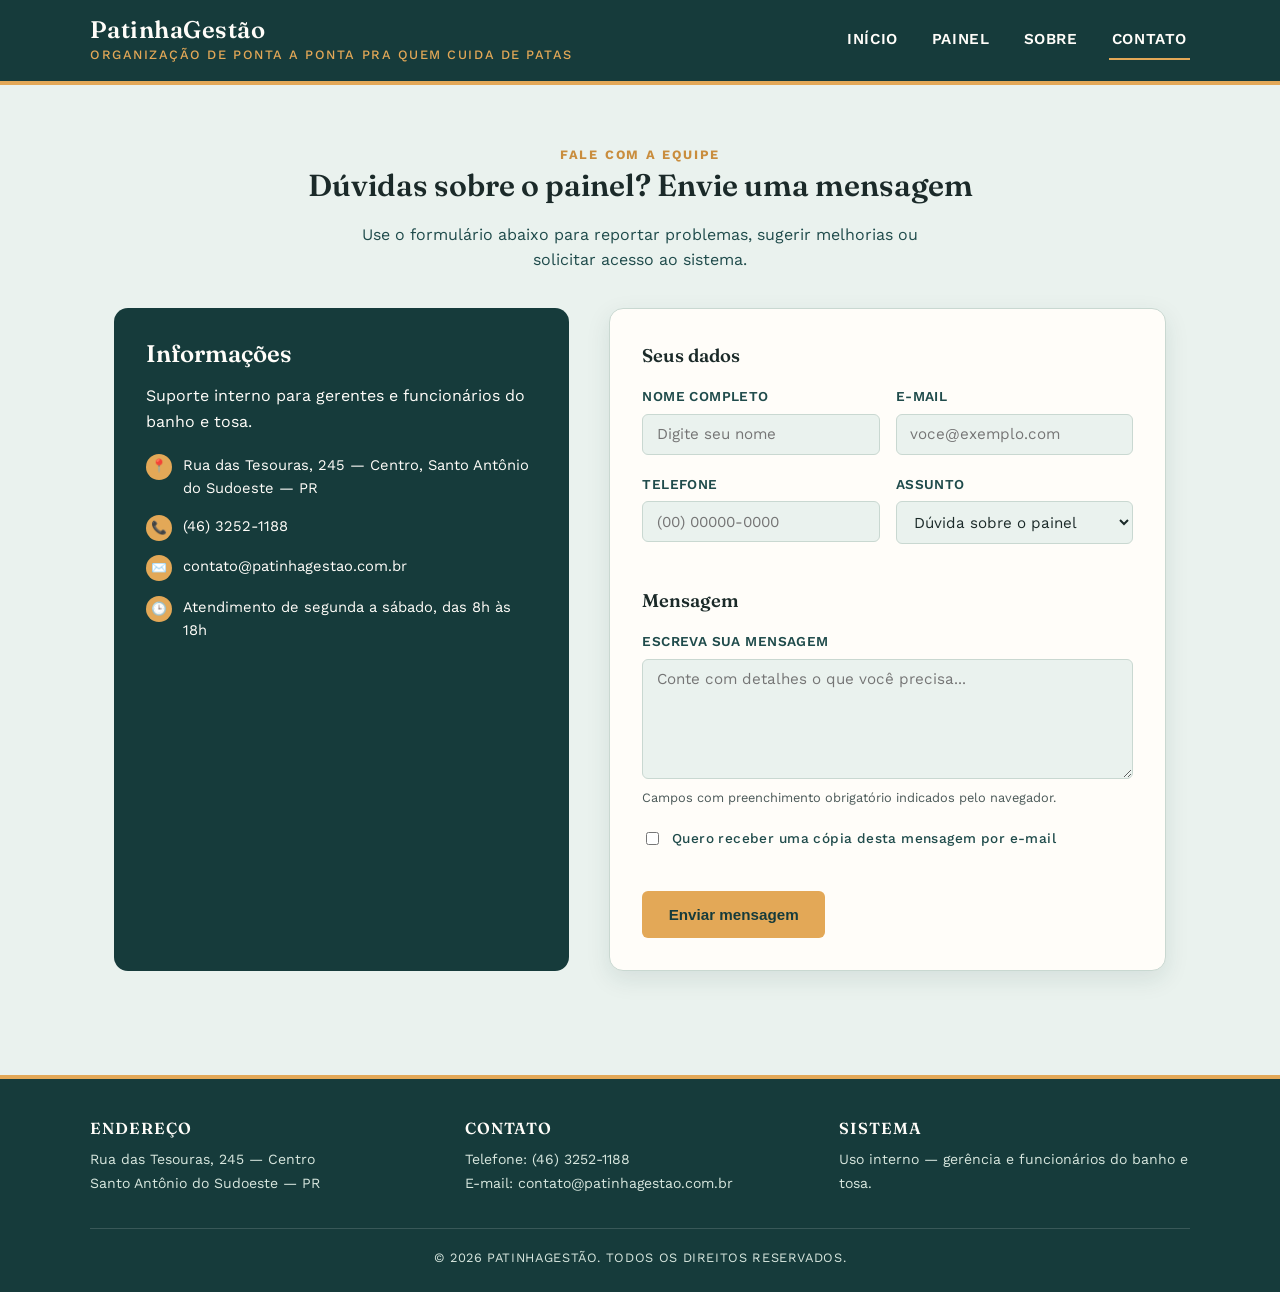
==== contato.html @ 31b6fda0 "Add files via upload" ====
<!DOCTYPE html>
<html lang="pt-BR">
<head>
  <meta charset="UTF-8">
  <meta name="viewport" content="width=device-width, initial-scale=1.0">
  <title>Contato — PatinhaGestão</title>
  <link rel="stylesheet" href="style.css">
</head>
<body>

  <header class="site-header">
    <div class="header-inner">
      <div class="brand">
  
        <div class="brand-text">
          <h1>PatinhaGestão</h1>
          <p class="slogan">Organização de ponta a ponta pra quem cuida de patas</p>
        </div>
      </div>
      <nav id="main-nav" aria-label="Navegação principal">
        <ul>
          <li><a href="index.html">Início</a></li>
          <li><a href="index.html#painel">Painel</a></li>
          <li><a href="sobre.html">Sobre</a></li>
          <li><a href="contato.html" class="active">Contato</a></li>
        </ul>
      </nav>
    </div>
  </header>

  <main>
    <section class="section">
      <div class="section-heading">
        <span class="eyebrow-line">Fale com a equipe</span>
        <h2>Dúvidas sobre o painel? Envie uma mensagem</h2>
        <p>Use o formulário abaixo para reportar problemas, sugerir melhorias ou solicitar acesso ao sistema.</p>
      </div>

      <div class="contact-wrapper">
        <div class="contact-info">
          <h2>Informações</h2>
          <p>Suporte interno para gerentes e funcionários do banho e tosa.</p>
          <ul>
            <li><span class="tag">📍</span> Rua das Tesouras, 245 — Centro, Santo Antônio do Sudoeste — PR</li>
            <li><span class="tag">📞</span> (46) 3252-1188</li>
            <li><span class="tag">✉️</span> contato@patinhagestao.com.br</li>
            <li><span class="tag">🕒</span> Atendimento de segunda a sábado, das 8h às 18h</li>
          </ul>
        </div>

        <form id="form-contato" action="#" method="post">
          <fieldset>
            <legend>Seus dados</legend>
            <div class="form-row">
              <div class="form-group">
                <label for="nome">Nome completo</label>
                <input type="text" id="nome" name="nome" placeholder="Digite seu nome" required>
              </div>
              <div class="form-group">
                <label for="email">E-mail</label>
                <input type="email" id="email" name="email" placeholder="voce@exemplo.com" required>
              </div>
            </div>
            <div class="form-row">
              <div class="form-group">
                <label for="telefone">Telefone</label>
                <input type="tel" id="telefone" name="telefone" placeholder="(00) 00000-0000">
              </div>
              <div class="form-group">
                <label for="assunto">Assunto</label>
                <select id="assunto" name="assunto">
                  <option value="duvida">Dúvida sobre o painel</option>
                  <option value="erro">Reportar um erro</option>
                  <option value="sugestao">Sugestão de melhoria</option>
                  <option value="acesso">Solicitar acesso</option>
                </select>
              </div>
            </div>
          </fieldset>

          <fieldset>
            <legend>Mensagem</legend>
            <div class="form-group">
              <label for="mensagem">Escreva sua mensagem</label>
              <textarea id="mensagem" name="mensagem" placeholder="Conte com detalhes o que você precisa..." required></textarea>
            </div>
            <p class="form-note">Campos com preenchimento obrigatório indicados pelo navegador.</p>
            <div class="form-group checkbox">
              <input type="checkbox" id="copia" name="copia">
              <label for="copia">Quero receber uma cópia desta mensagem por e-mail</label>
            </div>
          </fieldset>

          <button type="submit" class="btn btn-primary">Enviar mensagem</button>
        </form>
      </div>
    </section>
  </main>

  <footer class="site-footer">
    <div class="footer-inner">
      <div>
        <h3>Endereço</h3>
        <address>Rua das Tesouras, 245 — Centro<br>Santo Antônio do Sudoeste — PR</address>
      </div>
      <div>
        <h3>Contato</h3>
        <p>Telefone: (46) 3252-1188<br>E-mail: contato@patinhagestao.com.br</p>
      </div>
      <div>
        <h3>Sistema</h3>
        <p>Uso interno — gerência e funcionários do banho e tosa.</p>
      </div>
    </div>
    <p class="footer-bottom">&copy; 2026 PatinhaGestão. Todos os direitos reservados.</p>
  </footer>

</body>
</html>
---- style.css ----
/* =========================================================
   PatinhaGestão — folha de estilos
   Paleta: verde-água profundo + âmbar quente + sálvia claro
   ========================================================= */

@import url('https://fonts.googleapis.com/css2?family=Fraunces:ital,wght@0,500;0,600;0,700;1,500&family=Work+Sans:wght@400;500;600;700&display=swap');

:root {
  --teal-900: #163b3b;
  --teal-700: #1f4b4b;
  --teal-500: #2f6b68;
  --sage-100: #eaf2ee;
  --sage-200: #d7e6de;
  --amber-500: #e3a857;
  --amber-600: #c98d3d;
  --ink: #1b2a29;
  --paper: #fffdf9;
  --line: #c9d8d1;
  --danger: #b5493c;
  --ok: #3f7d5c;

  --radius-sm: 6px;
  --radius-md: 14px;
  --shadow-1: 0 8px 24px rgba(22, 59, 59, 0.10);
}

/* ---------- reset básico (seletor de elemento) ---------- */
* { box-sizing: border-box; }

html { scroll-behavior: smooth; }

body {
  margin: 0;
  padding: 0;
  font-family: 'Work Sans', Arial, sans-serif;
  font-size: 1rem;
  line-height: 1.6;
  color: var(--ink);
  background-color: var(--sage-100);
}

h1, h2, h3 {
  font-family: 'Fraunces', Georgia, serif;
  font-weight: 600;
  line-height: 1.2;
  margin: 0 0 0.6em 0;
}

p { margin: 0 0 1em 0; }

a { color: inherit; text-decoration: none; }

img { max-width: 100%; display: block; }

/* =========================================================
   CABEÇALHO
   ========================================================= */
.site-header {
  background-color: var(--teal-900);
  color: var(--paper);
  padding: 1rem 1.5rem;
  border-bottom: 4px solid var(--amber-500);
}

.header-inner {
  max-width: 1100px;
  margin: 0 auto;
  display: flex;
  align-items: center;
  justify-content: space-between;
  flex-wrap: wrap;
  gap: 1rem;
}

.brand {
  display: flex;
  align-items: center;
  gap: 0.75rem;
}

.brand .paw {
  width: 42px;
  height: 42px;
  flex-shrink: 0;
}

.brand-text h1 {
  font-size: 1.5rem;
  margin: 0;
  color: var(--paper);
  letter-spacing: 0.02em;
}

.brand-text .slogan {
  margin: 0;
  font-size: 0.8rem;
  text-transform: uppercase;
  letter-spacing: 0.12em;
  color: var(--amber-500);
  font-weight: 500;
}

/* Menu de navegação */
#main-nav ul {
  list-style: none;
  display: flex;
  gap: 1.75rem;
  margin: 0;
  padding: 0;
}

#main-nav a {
  display: inline-block;
  font-size: 0.95rem;
  font-weight: 600;
  text-transform: uppercase;
  letter-spacing: 0.04em;
  padding: 0.4em 0.2em;
  border-bottom: 2px solid transparent;
  transition: border-color 0.2s ease, color 0.2s ease;
}

#main-nav a:hover,
#main-nav a:focus-visible {
  border-bottom-color: var(--amber-500);
  color: var(--amber-500);
  outline: none;
}

#main-nav a.active {
  border-bottom-color: var(--amber-500);
}

/* =========================================================
   HERO (página inicial)
   ========================================================= */
.hero {
  position: relative;
  background-color: var(--teal-700);
  background-image: radial-gradient(circle at 85% 20%, rgba(227, 168, 87, 0.25), transparent 55%),
                     radial-gradient(circle at 10% 80%, rgba(255, 255, 255, 0.08), transparent 45%);
  color: var(--paper);
  padding: 4.5rem 1.5rem 6rem;
  text-align: left;
}

.hero-inner {
  max-width: 1100px;
  margin: 0 auto;
}

.eyebrow {
  display: inline-block;
  background-color: var(--amber-500);
  color: var(--teal-900);
  font-size: 0.75rem;
  font-weight: 700;
  text-transform: uppercase;
  letter-spacing: 0.1em;
  padding: 0.3em 0.9em;
  border-radius: 999px;
  margin-bottom: 1.1rem;
}

.hero h2 {
  font-size: clamp(2rem, 4vw, 2.9rem);
  max-width: 20ch;
  color: var(--paper);
}

.hero p.lead {
  max-width: 55ch;
  font-size: 1.05rem;
  color: var(--sage-200);
}

.hero-actions { margin-top: 1.5rem; display: flex; gap: 1rem; flex-wrap: wrap; }

.btn {
  display: inline-block;
  padding: 0.85em 1.6em;
  border-radius: var(--radius-sm);
  font-weight: 600;
  font-size: 0.95rem;
  border: 2px solid transparent;
  cursor: pointer;
}

.btn-primary {
  background-color: var(--amber-500);
  color: var(--teal-900);
}
.btn-primary:hover { background-color: var(--amber-600); }

.btn-outline {
  background-color: transparent;
  border-color: var(--paper);
  color: var(--paper);
}
.btn-outline:hover { background-color: rgba(255,255,255,0.12); }

/* onda decorativa entre o hero e o conteúdo (elemento de assinatura) */
.wave {
  display: block;
  width: 100%;
  height: 70px;
  margin-top: -4px;
}

/* =========================================================
   LAYOUT GERAL DE SEÇÕES
   ========================================================= */
main { display: block; }

.section {
  max-width: 1100px;
  margin: 0 auto;
  padding: 3.5rem 1.5rem;
}

.section-heading {
  text-align: center;
  margin-bottom: 2.2rem;
}

.section-heading .eyebrow-line {
  color: var(--amber-600);
  font-weight: 700;
  text-transform: uppercase;
  font-size: 0.8rem;
  letter-spacing: 0.14em;
}

.section-heading h2 { font-size: 1.9rem; }

.section-heading p {
  max-width: 60ch;
  margin: 0.4rem auto 0;
  color: var(--teal-700);
}

/* Cartões de recursos do sistema (seção "sobre o painel") */
.feature-grid {
  display: grid;
  grid-template-columns: repeat(auto-fit, minmax(220px, 1fr));
  gap: 1.5rem;
}

.feature-card {
  background-color: var(--paper);
  border: 1px solid var(--line);
  border-radius: var(--radius-md);
  padding: 1.6rem 1.4rem;
  box-shadow: var(--shadow-1);
}

.feature-card .icon {
  width: 44px;
  height: 44px;
  border-radius: 50%;
  background-color: var(--sage-200);
  display: flex;
  align-items: center;
  justify-content: center;
  margin-bottom: 0.9rem;
  font-size: 1.3rem;
}

.feature-card h3 {
  font-size: 1.1rem;
  margin-bottom: 0.4rem;
}

.feature-card p {
  font-size: 0.92rem;
  color: #3c4a49;
  margin: 0;
}

/* Faixa alternada (segunda seção da home) */
.alt-section {
  background-color: var(--paper);
  border-top: 1px solid var(--line);
  border-bottom: 1px solid var(--line);
}

/* =========================================================
   TABELA — atendimentos do dia
   ========================================================= */
.table-wrapper {
  overflow-x: auto;
  border-radius: var(--radius-md);
  box-shadow: var(--shadow-1);
}

table.schedule {
  width: 100%;
  border-collapse: collapse;
  background-color: var(--paper);
  font-size: 0.95rem;
}

table.schedule caption {
  text-align: left;
  font-weight: 600;
  padding: 0.9rem 1.2rem;
  background-color: var(--teal-700);
  color: var(--paper);
  border-radius: var(--radius-md) var(--radius-md) 0 0;
}

table.schedule thead th {
  background-color: var(--teal-900);
  color: var(--paper);
  text-transform: uppercase;
  font-size: 0.75rem;
  letter-spacing: 0.06em;
  padding: 0.9em 1em;
  text-align: left;
}

table.schedule tbody td {
  padding: 0.85em 1em;
  border-bottom: 1px solid var(--line);
}

table.schedule tbody tr:nth-child(even) {
  background-color: var(--sage-100);
}

table.schedule tbody tr:hover {
  background-color: var(--sage-200);
}

.status {
  display: inline-block;
  padding: 0.25em 0.75em;
  border-radius: 999px;
  font-size: 0.78rem;
  font-weight: 600;
  border: 1px solid transparent;
}

.status.concluido { background-color: #e2f2e8; color: var(--ok); border-color: var(--ok); }
.status.andamento { background-color: #fdf1de; color: var(--amber-600); border-color: var(--amber-600); }
.status.aguardando { background-color: #f2e6e4; color: var(--danger); border-color: var(--danger); }

/* =========================================================
   PÁGINA SOBRE
   ========================================================= */
.about-grid {
  display: grid;
  grid-template-columns: 1.1fr 0.9fr;
  gap: 2.5rem;
  align-items: start;
}

@media (max-width: 720px) {
  .about-grid { grid-template-columns: 1fr; }
}

.timeline {
  border-left: 3px solid var(--amber-500);
  padding-left: 1.4rem;
  margin-left: 0.3rem;
}

.timeline-item { margin-bottom: 1.6rem; position: relative; }

.timeline-item::before {
  content: "";
  position: absolute;
  left: -1.62rem;
  top: 0.3rem;
  width: 10px;
  height: 10px;
  background-color: var(--amber-500);
  border-radius: 50%;
  border: 2px solid var(--paper);
}

.timeline-item h3 { font-size: 1.05rem; margin-bottom: 0.2rem; }
.timeline-item span.year {
  display: block;
  font-size: 0.78rem;
  text-transform: uppercase;
  letter-spacing: 0.08em;
  color: var(--amber-600);
  font-weight: 700;
  margin-bottom: 0.25rem;
}

.dev-list {
  list-style: none;
  margin: 0;
  padding: 0;
  display: grid;
  gap: 1rem;
}

.dev-card {
  display: flex;
  gap: 1rem;
  align-items: center;
  background-color: var(--paper);
  border: 1px solid var(--line);
  border-radius: var(--radius-md);
  padding: 1rem;
}

.dev-avatar {
  width: 52px;
  height: 52px;
  border-radius: 50%;
  background-color: var(--teal-700);
  color: var(--paper);
  font-family: 'Fraunces', serif;
  font-weight: 700;
  display: flex;
  align-items: center;
  justify-content: center;
  font-size: 1.2rem;
  flex-shrink: 0;
}

.dev-card h3 { font-size: 1rem; margin: 0; }
.dev-card p { font-size: 0.85rem; margin: 0; color: #4a5857; }

blockquote.purpose {
  border-left: 4px solid var(--teal-700);
  background-color: var(--sage-100);
  margin: 2rem 0 0;
  padding: 1.2rem 1.5rem;
  font-style: italic;
  border-radius: 0 var(--radius-sm) var(--radius-sm) 0;
}

/* =========================================================
   PÁGINA CONTATO — formulário
   ========================================================= */
.contact-wrapper {
  display: grid;
  grid-template-columns: 0.9fr 1.1fr;
  gap: 2.5rem;
}

@media (max-width: 720px) {
  .contact-wrapper { grid-template-columns: 1fr; }
}

.contact-info {
  background-color: var(--teal-900);
  color: var(--paper);
  border-radius: var(--radius-md);
  padding: 2rem;
}

.contact-info h2 { color: var(--paper); }

.contact-info ul {
  list-style: none;
  padding: 0;
  margin: 1.2rem 0 0;
  display: grid;
  gap: 0.9rem;
}

.contact-info li {
  display: flex;
  gap: 0.7rem;
  align-items: flex-start;
  font-size: 0.92rem;
}

.contact-info li .tag {
  background-color: var(--amber-500);
  color: var(--teal-900);
  border-radius: 50%;
  width: 26px;
  height: 26px;
  flex-shrink: 0;
  display: flex;
  align-items: center;
  justify-content: center;
  font-size: 0.8rem;
  font-weight: 700;
}

#form-contato {
  background-color: var(--paper);
  border: 1px solid var(--line);
  border-radius: var(--radius-md);
  padding: 2rem;
  box-shadow: var(--shadow-1);
}

#form-contato fieldset {
  border: none;
  padding: 0;
  margin: 0 0 1.4rem 0;
}

#form-contato legend {
  font-family: 'Fraunces', serif;
  font-size: 1.15rem;
  font-weight: 600;
  margin-bottom: 1rem;
  padding: 0;
}

.form-row {
  display: flex;
  gap: 1rem;
  flex-wrap: wrap;
}

.form-group {
  flex: 1 1 220px;
  margin-bottom: 1.2rem;
  display: flex;
  flex-direction: column;
}

.form-group label {
  font-size: 0.85rem;
  font-weight: 600;
  margin-bottom: 0.4em;
  text-transform: uppercase;
  letter-spacing: 0.03em;
  color: var(--teal-700);
}

.form-group input,
.form-group select,
.form-group textarea {
  font-family: 'Work Sans', sans-serif;
  font-size: 0.95rem;
  padding: 0.7em 0.9em;
  border: 1px solid var(--line);
  border-radius: var(--radius-sm);
  background-color: var(--sage-100);
  color: var(--ink);
}

.form-group textarea {
  min-height: 120px;
  resize: vertical;
}

.form-group input:focus,
.form-group select:focus,
.form-group textarea:focus {
  outline: 3px solid var(--amber-500);
  outline-offset: 1px;
  background-color: var(--paper);
}

.form-group.checkbox {
  flex-direction: row;
  align-items: center;
  gap: 0.6em;
}

.form-group.checkbox label { text-transform: none; font-weight: 500; margin: 0; }

.form-note {
  font-size: 0.8rem;
  color: #4a5857;
  margin-top: -0.6rem;
  margin-bottom: 1.2rem;
}

/* =========================================================
   RODAPÉ
   ========================================================= */
.site-footer {
  background-color: var(--teal-900);
  color: var(--sage-200);
  padding: 2.5rem 1.5rem 1.5rem;
  margin-top: 3rem;
  border-top: 4px solid var(--amber-500);
}

.footer-inner {
  max-width: 1100px;
  margin: 0 auto;
  display: grid;
  grid-template-columns: repeat(auto-fit, minmax(200px, 1fr));
  gap: 1.5rem;
}

.footer-inner h3 {
  color: var(--paper);
  font-size: 1rem;
  text-transform: uppercase;
  letter-spacing: 0.06em;
  margin-bottom: 0.6rem;
}

.footer-inner p, .footer-inner address {
  font-size: 0.88rem;
  font-style: normal;
  line-height: 1.7;
  margin: 0;
}

.footer-bottom {
  max-width: 1100px;
  margin: 2rem auto 0;
  padding-top: 1.2rem;
  border-top: 1px solid rgba(255,255,255,0.15);
  text-align: center;
  font-size: 0.8rem;
  text-transform: uppercase;
  letter-spacing: 0.05em;
  color: var(--sage-200);
}

/* Utilitários */
.text-center { text-align: center; }
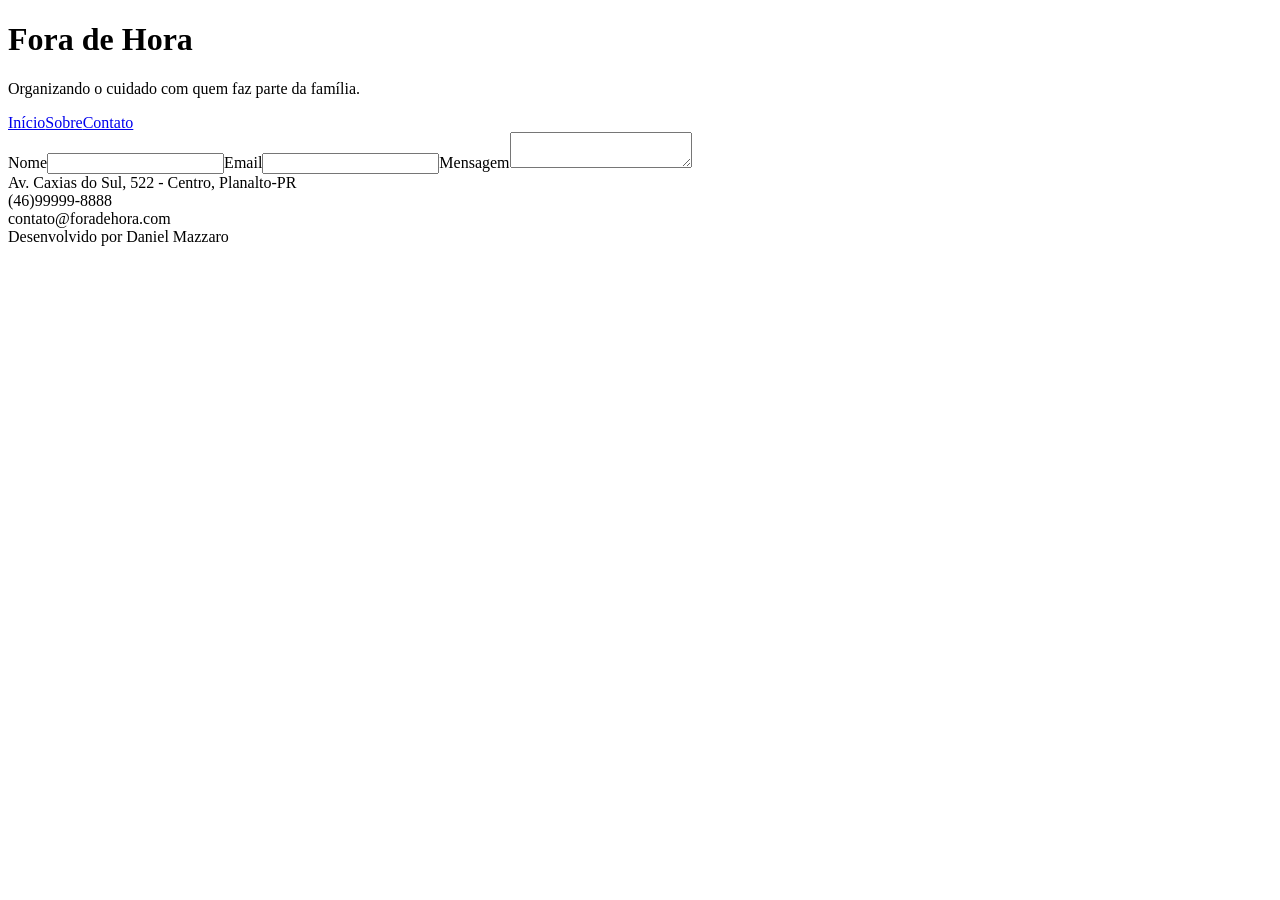
==== commit 2c2532b7: "Add files via upload" ====
--- a/contato.html
+++ b/contato.html
@@ -1,119 +1,49 @@
-<!DOCTYPE html>
-<html lang="pt-BR">
-<head>
-  <meta charset="UTF-8">
-  <meta name="viewport" content="width=device-width, initial-scale=1.0">
-  <title>Contato — PatinhaGestão</title>
-  <link rel="stylesheet" href="style.css">
-</head>
-<body>
-
-  <header class="site-header">
-    <div class="header-inner">
-      <div class="brand">
-  
-        <div class="brand-text">
-          <h1>PatinhaGestão</h1>
-          <p class="slogan">Organização de ponta a ponta pra quem cuida de patas</p>
-        </div>
-      </div>
-      <nav id="main-nav" aria-label="Navegação principal">
-        <ul>
-          <li><a href="index.html">Início</a></li>
-          <li><a href="index.html#painel">Painel</a></li>
-          <li><a href="sobre.html">Sobre</a></li>
-          <li><a href="contato.html" class="active">Contato</a></li>
-        </ul>
-      </nav>
-    </div>
-  </header>
-
-  <main>
-    <section class="section">
-      <div class="section-heading">
-        <span class="eyebrow-line">Fale com a equipe</span>
-        <h2>Dúvidas sobre o painel? Envie uma mensagem</h2>
-        <p>Use o formulário abaixo para reportar problemas, sugerir melhorias ou solicitar acesso ao sistema.</p>
-      </div>
-
-      <div class="contact-wrapper">
-        <div class="contact-info">
-          <h2>Informações</h2>
-          <p>Suporte interno para gerentes e funcionários do banho e tosa.</p>
-          <ul>
-            <li><span class="tag">📍</span> Rua das Tesouras, 245 — Centro, Santo Antônio do Sudoeste — PR</li>
-            <li><span class="tag">📞</span> (46) 3252-1188</li>
-            <li><span class="tag">✉️</span> contato@patinhagestao.com.br</li>
-            <li><span class="tag">🕒</span> Atendimento de segunda a sábado, das 8h às 18h</li>
-          </ul>
-        </div>
-
-        <form id="form-contato" action="#" method="post">
-          <fieldset>
-            <legend>Seus dados</legend>
-            <div class="form-row">
-              <div class="form-group">
-                <label for="nome">Nome completo</label>
-                <input type="text" id="nome" name="nome" placeholder="Digite seu nome" required>
-              </div>
-              <div class="form-group">
-                <label for="email">E-mail</label>
-                <input type="email" id="email" name="email" placeholder="voce@exemplo.com" required>
-              </div>
-            </div>
-            <div class="form-row">
-              <div class="form-group">
-                <label for="telefone">Telefone</label>
-                <input type="tel" id="telefone" name="telefone" placeholder="(00) 00000-0000">
-              </div>
-              <div class="form-group">
-                <label for="assunto">Assunto</label>
-                <select id="assunto" name="assunto">
-                  <option value="duvida">Dúvida sobre o painel</option>
-                  <option value="erro">Reportar um erro</option>
-                  <option value="sugestao">Sugestão de melhoria</option>
-                  <option value="acesso">Solicitar acesso</option>
-                </select>
-              </div>
-            </div>
-          </fieldset>
-
-          <fieldset>
-            <legend>Mensagem</legend>
-            <div class="form-group">
-              <label for="mensagem">Escreva sua mensagem</label>
-              <textarea id="mensagem" name="mensagem" placeholder="Conte com detalhes o que você precisa..." required></textarea>
-            </div>
-            <p class="form-note">Campos com preenchimento obrigatório indicados pelo navegador.</p>
-            <div class="form-group checkbox">
-              <input type="checkbox" id="copia" name="copia">
-              <label for="copia">Quero receber uma cópia desta mensagem por e-mail</label>
-            </div>
-          </fieldset>
-
-          <button type="submit" class="btn btn-primary">Enviar mensagem</button>
-        </form>
-      </div>
-    </section>
-  </main>
-
-  <footer class="site-footer">
-    <div class="footer-inner">
-      <div>
-        <h3>Endereço</h3>
-        <address>Rua das Tesouras, 245 — Centro<br>Santo Antônio do Sudoeste — PR</address>
-      </div>
-      <div>
-        <h3>Contato</h3>
-        <p>Telefone: (46) 3252-1188<br>E-mail: contato@patinhagestao.com.br</p>
-      </div>
-      <div>
-        <h3>Sistema</h3>
-        <p>Uso interno — gerência e funcionários do banho e tosa.</p>
-      </div>
-    </div>
-    <p class="footer-bottom">&copy; 2026 PatinhaGestão. Todos os direitos reservados.</p>
-  </footer>
-
-</body>
-</html>
+<!doctype html>
+<html>
+  <head>
+    <meta charset="utf-8" />
+    <link rel="stylesheet" href="css/style.css" />
+  </head>
+
+  <body>
+
+    <header>
+
+      <h1>Fora de Hora</h1>
+
+      <p>Organizando o cuidado com quem faz parte da família.</p>
+
+          <nav>
+
+      <a href="index.html">Início</a><a href="sobre.html">Sobre</a
+      ><a href="contato.html">Contato</a>
+
+    </nav>
+
+    </header>
+
+    <section>
+
+      <form>
+
+        <label>Nome</label><input /><label>Email</label><input /><label
+          >Mensagem</label
+        ><textarea></textarea>
+
+      </form>
+
+    </section>
+
+    <footer>
+
+      Av. Caxias do Sul, 522 - Centro, Planalto-PR
+      <br />
+      (46)99999-8888
+      <br />
+      contato@foradehora.com
+      <br />
+      Desenvolvido por Daniel Mazzaro
+    </footer>
+    
+  </body>
+</html>
